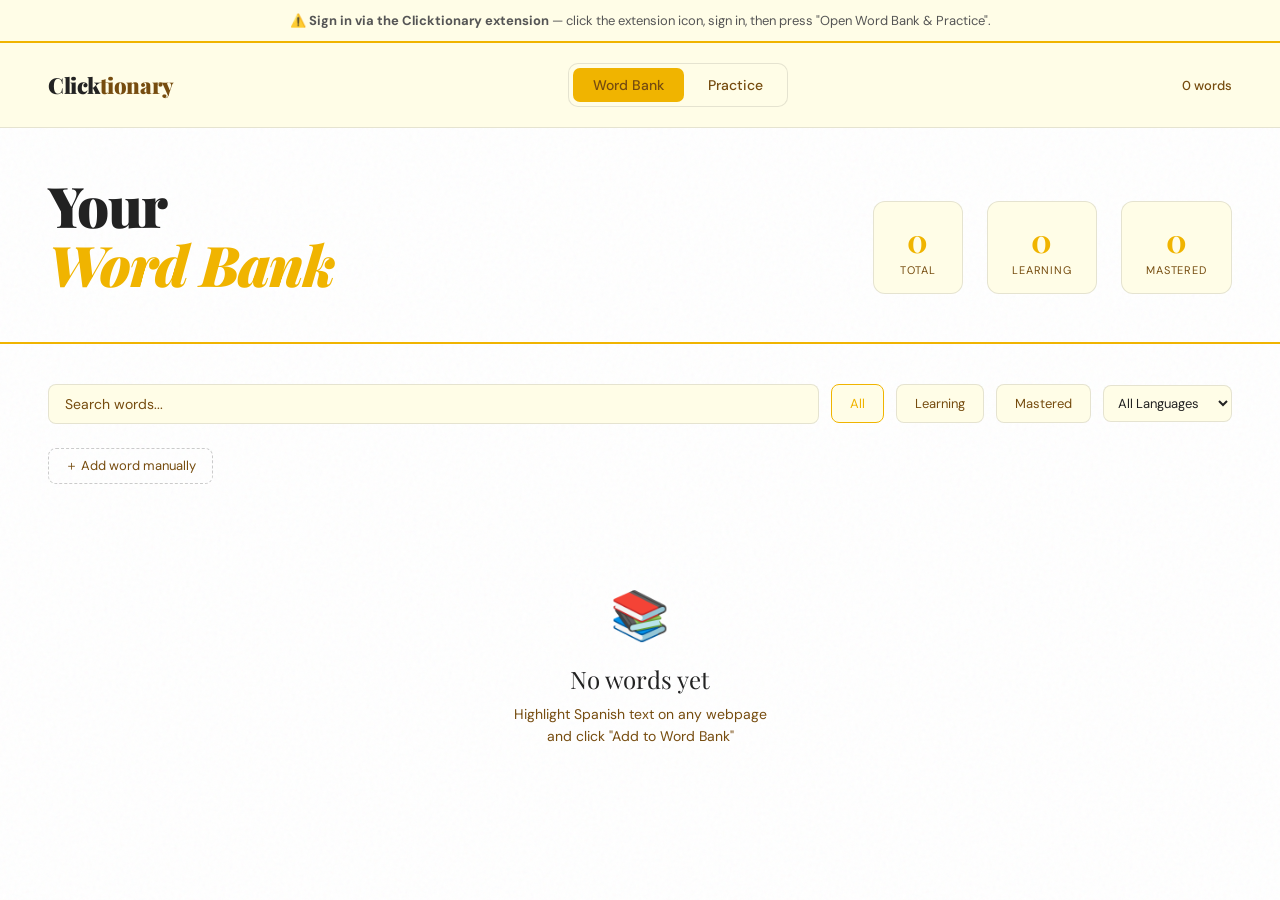
==== index.html @ e3048d25 "Add spacing around hero/main divider line Hero bottom padding 32px → 48px, main top padding 0 → 40px" ====
<!DOCTYPE html>
<html lang="en">
<head>
  <meta charset="UTF-8">
  <meta name="viewport" content="width=device-width, initial-scale=1.0">
  <title>Clicktionary — Word Bank</title>
  <link rel="icon" type="image/png" href="logo.png" />
  <link rel="preconnect" href="https://fonts.googleapis.com">
  <link href="https://fonts.googleapis.com/css2?family=Playfair+Display:ital,wght@0,400;0,700;0,900;1,400&family=DM+Sans:wght@300;400;500;600&display=swap" rel="stylesheet">
  <style>
    :root {
      --bg: #ffffff;
      --surface: #fffde7;
      --surface2: #fff9c4;
      --accent: #f0b400;
      --accent2: #ffe082;
      --text: #222222;
      --muted: #764c0f;
      --border: rgba(0,0,0,0.1);
      --green: #4caf50;
    }

    * { margin: 0; padding: 0; box-sizing: border-box; }

    body {
      background: #ffffff;
      color: #222222;
      font-family: 'DM Sans', sans-serif;
      min-height: 100vh;
    }

    /* ── Noise texture overlay ── */
    body::before {
      content: '';
      position: fixed;
      inset: 0;
      background-image: url("data:image/svg+xml,%3Csvg viewBox='0 0 256 256' xmlns='http://www.w3.org/2000/svg'%3E%3Cfilter id='noise'%3E%3CfeTurbulence type='fractalNoise' baseFrequency='0.9' numOctaves='4' stitchTiles='stitch'/%3E%3C/filter%3E%3Crect width='100%25' height='100%25' filter='url(%23noise)' opacity='0.04'/%3E%3C/svg%3E");
      pointer-events: none;
      z-index: 0;
    }

    /* ── Layout ── */
    .app { position: relative; z-index: 1; }

    /* ── Nav ── */
    nav {
      display: flex;
      align-items: center;
      justify-content: space-between;
      padding: 20px 48px;
      border-bottom: 1px solid rgba(0,0,0,0.1);
      background: #fffde7;
      backdrop-filter: blur(12px);
      position: sticky;
      top: 0;
      z-index: 100;
    }

    .nav-logo {
      font-family: 'Playfair Display', serif;
      font-size: 22px;
      font-weight: 900;
      color: #222222;
      letter-spacing: -0.02em;
    }

    .nav-logo span { color: #764c0f; }

    .nav-tabs {
      display: flex;
      gap: 4px;
      background: #fffde7;
      padding: 4px;
      border-radius: 10px;
      border: 1px solid rgba(0,0,0,0.1);
    }

    .nav-tab {
      padding: 8px 20px;
      border-radius: 7px;
      border: none;
      background: none;
      color: #764c0f;
      font-family: 'DM Sans', sans-serif;
      font-size: 14px;
      font-weight: 500;
      cursor: pointer;
      transition: all 0.2s;
    }

    .nav-tab.active {
      background: #f0b400;
      color: #764c0f;
    }

    .nav-tab:hover:not(.active) { color: #222222; }

    .nav-count {
      font-size: 13px;
      color: #764c0f;
      font-weight: 500;
    }

    /* ── Hero strip ── */
    .hero {
      padding: 48px 48px 48px;
      display: flex;
      align-items: flex-end;
      justify-content: space-between;
      gap: 24px;
    }

    .hero-title {
      font-family: 'Playfair Display', serif;
      font-size: clamp(36px, 5vw, 56px);
      font-weight: 900;
      line-height: 1.05;
      letter-spacing: -0.03em;
    }

    .hero-title em {
      color: #f0b400;
      font-style: italic;
    }

    .stats-row {
      display: flex;
      gap: 24px;
      flex-shrink: 0;
    }

    .stat-card {
      background: #fffde7;
      border: 1px solid rgba(0,0,0,0.1);
      border-radius: 12px;
      padding: 16px 24px;
      text-align: center;
      min-width: 90px;
    }

    .stat-card .num {
      font-family: 'Playfair Display', serif;
      font-size: 32px;
      font-weight: 700;
      color: #f0b400;
    }

    .stat-card .lbl {
      font-size: 11px;
      color: #764c0f;
      text-transform: uppercase;
      letter-spacing: 0.08em;
      margin-top: 2px;
    }

    /* ── Main content ── */
    main { padding: 40px 48px 64px; border-top: 2px solid #f0b400; }

    /* ── Views ── */
    .view { display: none; }
    .view.active { display: block; }

    /* ── Word Bank View ── */
    .toolbar {
      display: flex;
      gap: 12px;
      margin-bottom: 24px;
      align-items: center;
    }

    .search-box {
      flex: 1;
      background: #fffde7;
      border: 1px solid rgba(0,0,0,0.1);
      border-radius: 8px;
      padding: 10px 16px;
      color: #222222;
      font-family: 'DM Sans', sans-serif;
      font-size: 14px;
      outline: none;
      transition: border-color 0.2s;
    }

    .search-box:focus { border-color: #f0b400; }
    .search-box::placeholder { color: #764c0f; }

    .filter-btn {
      padding: 10px 18px;
      border-radius: 8px;
      border: 1px solid rgba(0,0,0,0.1);
      background: #fffde7;
      color: #764c0f;
      font-family: 'DM Sans', sans-serif;
      font-size: 13px;
      cursor: pointer;
      transition: all 0.15s;
    }

    .filter-btn.active { border-color: #f0b400; color: #f0b400; }
    .filter-btn:hover:not(.active) { color: #222222; }

    .word-grid {
      display: grid;
      grid-template-columns: repeat(auto-fill, minmax(260px, 1fr));
      gap: 16px;
    }

    .word-card {
      background: #fffde7;
      border: 1px solid rgba(0,0,0,0.1);
      border-radius: 14px;
      padding: 18px 20px;
      position: relative;
      transition: transform 0.15s, box-shadow 0.15s, border-color 0.15s;
      cursor: default;
    }

    .word-card:hover {
      transform: translateY(-2px);
      box-shadow: 0 8px 24px rgba(0,0,0,0.3);
      border-color: rgba(233,69,96,0.3);
    }

    .card-top {
      display: flex;
      justify-content: space-between;
      align-items: flex-start;
      margin-bottom: 8px;
    }

    .card-es {
      font-family: 'Playfair Display', serif;
      font-size: 20px;
      font-weight: 700;
      color: #222222;
      line-height: 1.2;
    }

    .card-delete {
      background: none;
      border: none;
      color: #764c0f;
      cursor: pointer;
      font-size: 14px;
      padding: 2px 4px;
      border-radius: 4px;
      opacity: 0;
      transition: opacity 0.15s, color 0.15s;
    }

    .word-card:hover .card-delete { opacity: 1; }
    .card-delete:hover { color: #f0b400; }

    .card-pos {
      font-size: 10px;
      text-transform: uppercase;
      letter-spacing: 0.08em;
      color: #f0b400;
      margin-bottom: 4px;
    }

    .card-en {
      font-size: 13px;
      color: #764c0f;
      line-height: 1.4;
    }

    .card-footer {
      display: flex;
      justify-content: space-between;
      align-items: center;
      margin-top: 14px;
      padding-top: 12px;
      border-top: 1px solid rgba(0,0,0,0.1);
    }

    .strength-dots {
      display: flex;
      gap: 4px;
    }

    .dot {
      width: 8px;
      height: 8px;
      border-radius: 50%;
      background: rgba(0,0,0,0.1);
      transition: background 0.2s;
    }

    .dot.filled { background: #4caf50; }
    .dot.partial { background: #ffe082; }

    .card-date {
      font-size: 10px;
      color: #764c0f;
    }

    /* ── Practice View ── */
    .practice-container {
      max-width: 640px;
      margin: 0 auto;
    }

    .practice-header {
      display: flex;
      justify-content: space-between;
      align-items: center;
      margin-bottom: 32px;
    }

    .practice-title {
      font-family: 'Playfair Display', serif;
      font-size: 24px;
      font-weight: 700;
    }

    .mode-selector {
      display: flex;
      gap: 4px;
      background: #fffde7;
      padding: 4px;
      border-radius: 8px;
      border: 1px solid rgba(0,0,0,0.1);
    }

    .mode-btn {
      padding: 6px 14px;
      border-radius: 5px;
      border: none;
      background: none;
      color: #764c0f;
      font-family: 'DM Sans', sans-serif;
      font-size: 12px;
      cursor: pointer;
      transition: all 0.15s;
    }

    .mode-btn.active { background: #fffde7; color: #764c0f; }

    /* Flashcard */
    .flashcard-scene {
      perspective: 1000px;
      margin-bottom: 24px;
    }

    .flashcard {
      width: 100%;
      min-height: 240px;
      position: relative;
      transform-style: preserve-3d;
      transition: transform 0.5s cubic-bezier(0.4, 0, 0.2, 1);
      cursor: pointer;
    }

    .flashcard.flipped { transform: rotateY(180deg); }

    .card-face {
      position: absolute;
      inset: 0;
      backface-visibility: hidden;
      background: #fffde7;
      border: 1px solid rgba(0,0,0,0.1);
      border-radius: 20px;
      display: flex;
      flex-direction: column;
      align-items: center;
      justify-content: center;
      padding: 32px;
      text-align: center;
      min-height: 240px;
    }

    .card-back { transform: rotateY(180deg); }

    .card-face .label {
      font-size: 10px;
      text-transform: uppercase;
      letter-spacing: 0.1em;
      color: #764c0f;
      margin-bottom: 16px;
    }

    .card-face .main-word {
      font-family: 'Playfair Display', serif;
      font-size: 40px;
      font-weight: 700;
      color: #222222;
      line-height: 1.1;
    }

    .card-face .hint {
      font-size: 12px;
      color: #764c0f;
      margin-top: 12px;
    }

    .card-back .main-word { color: #f0b400; }

    .card-controls {
      display: flex;
      justify-content: center;
      gap: 16px;
      margin-bottom: 32px;
    }

    .ctrl-btn {
      display: flex;
      flex-direction: column;
      align-items: center;
      gap: 6px;
      padding: 14px 28px;
      border-radius: 12px;
      border: 1px solid rgba(0,0,0,0.1);
      background: #fffde7;
      color: #222222;
      font-family: 'DM Sans', sans-serif;
      font-size: 13px;
      font-weight: 500;
      cursor: pointer;
      transition: all 0.15s;
    }

    .ctrl-btn .icon { font-size: 22px; }
    .ctrl-btn.wrong:hover { border-color: #f0b400; background: rgba(233,69,96,0.1); }
    .ctrl-btn.hard:hover { border-color: #ffe082; background: rgba(245,166,35,0.1); }
    .ctrl-btn.correct:hover { border-color: #4caf50; background: rgba(78,203,113,0.1); }

    .progress-bar-wrap {
      background: #fffde7;
      border-radius: 99px;
      height: 6px;
      overflow: hidden;
      margin-bottom: 12px;
    }

    .progress-bar-fill {
      height: 100%;
      background: linear-gradient(90deg, #f0b400, #f5c800);
      border-radius: 99px;
      transition: width 0.4s ease;
    }

    .progress-label {
      text-align: center;
      font-size: 12px;
      color: #764c0f;
      margin-bottom: 32px;
    }

    /* Multiple choice */
    .mc-question {
      font-family: 'Playfair Display', serif;
      font-size: 36px;
      font-weight: 700;
      text-align: center;
      margin-bottom: 32px;
      padding: 32px;
      background: #fffde7;
      border-radius: 20px;
      border: 1px solid rgba(0,0,0,0.1);
    }

    .mc-options {
      display: grid;
      grid-template-columns: 1fr 1fr;
      gap: 12px;
      margin-bottom: 24px;
    }

    .mc-opt {
      padding: 16px 20px;
      border-radius: 12px;
      border: 1px solid rgba(0,0,0,0.1);
      background: #fffde7;
      color: #222222;
      font-family: 'DM Sans', sans-serif;
      font-size: 14px;
      cursor: pointer;
      text-align: left;
      transition: all 0.15s;
      line-height: 1.3;
    }

    .mc-opt:hover:not(:disabled) { border-color: #f0b400; }
    .mc-opt.correct { border-color: #4caf50 !important; background: rgba(78,203,113,0.12) !important; color: #4caf50; }
    .mc-opt.wrong { border-color: #f0b400 !important; background: rgba(233,69,96,0.12) !important; color: #f0b400; }

    /* Empty states */
    .empty {
      text-align: center;
      padding: 80px 24px;
      color: #764c0f;
    }

    .empty-icon { font-size: 48px; margin-bottom: 16px; }
    .empty-title { font-family: 'Playfair Display', serif; font-size: 24px; color: #222222; margin-bottom: 8px; }
    .empty-sub { font-size: 14px; line-height: 1.6; }

    /* ── Add Word ── */
    .add-word-bar {
      margin-bottom: 20px;
    }

    .add-word-toggle-btn {
      background: none;
      border: 1px dashed rgba(0,0,0,0.2);
      border-radius: 8px;
      padding: 8px 16px;
      font-family: 'DM Sans', sans-serif;
      font-size: 13px;
      color: #764c0f;
      cursor: pointer;
      transition: all 0.15s;
    }
    .add-word-toggle-btn:hover { border-color: #764c0f; background: #fffde7; }

    .add-word-form-wrap {
      margin-top: 12px;
      background: #fffde7;
      border: 1px solid rgba(0,0,0,0.1);
      border-radius: 12px;
      padding: 16px;
      display: flex;
      gap: 12px;
      align-items: flex-end;
      flex-wrap: wrap;
    }

    .add-word-field {
      display: flex;
      flex-direction: column;
      gap: 4px;
      flex: 1;
      min-width: 160px;
    }

    .add-word-field label {
      font-size: 10px;
      text-transform: uppercase;
      letter-spacing: 0.08em;
      color: #764c0f;
      font-family: 'DM Sans', sans-serif;
    }

    .add-word-input {
      background: #ffffff;
      border: 1px solid rgba(0,0,0,0.1);
      border-radius: 8px;
      padding: 9px 12px;
      color: #222222;
      font-family: 'DM Sans', sans-serif;
      font-size: 14px;
      outline: none;
      transition: border-color 0.15s;
      width: 100%;
    }
    .add-word-input:focus { border-color: #f0b400; }
    .add-word-input::placeholder { color: #764c0f; opacity: 0.5; }

    .add-word-actions {
      display: flex;
      gap: 8px;
      align-items: center;
      flex-wrap: wrap;
    }

    .add-word-save-btn {
      background: #f0b400;
      color: #764c0f;
      border: none;
      border-radius: 8px;
      padding: 9px 20px;
      font-family: 'DM Sans', sans-serif;
      font-size: 13px;
      font-weight: 600;
      cursor: pointer;
      transition: background 0.15s;
      white-space: nowrap;
    }
    .add-word-save-btn:hover { background: #d4a000; }

    .add-word-msg {
      font-size: 12px;
      font-family: 'DM Sans', sans-serif;
      margin-top: 8px;
    }
    .add-word-msg.success { color: #4caf50; }
    .add-word-msg.error { color: #e53935; }

    /* ── Responsive ── */
    @media (max-width: 700px) {
      nav { padding: 16px 20px; }
      .hero { padding: 24px 20px 20px; flex-direction: column; align-items: flex-start; }
      main { padding: 0 20px 48px; }
      .stats-row { width: 100%; justify-content: space-between; }
    }
  </style>
</head>
<body>
<div class="app">
  <div id="directVisitBanner" style="display:none; background:#fffde7; border-bottom:2px solid #f0b400; padding:12px 48px; font-family:'DM Sans',sans-serif; font-size:13px; color:#555; text-align:center;">
    ⚠️ <strong>Sign in via the Clicktionary extension</strong> — click the extension icon, sign in, then press "Open Word Bank & Practice".
  </div>
  <nav>
    <div class="nav-logo">Click<span>tionary</span></div>
    <div class="nav-tabs">
      <button class="nav-tab active" data-view="bank">Word Bank</button>
      <button class="nav-tab" data-view="practice">Practice</button>
    </div>
    <div class="nav-count" id="navCount">0 words</div>
  </nav>

  <div class="hero">
    <div class="hero-title">Your<br><em>Word Bank</em></div>
    <div class="stats-row">
      <div class="stat-card">
        <div class="num" id="statTotal">0</div>
        <div class="lbl">Total</div>
      </div>
      <div class="stat-card">
        <div class="num" id="statLearning">0</div>
        <div class="lbl">Learning</div>
      </div>
      <div class="stat-card">
        <div class="num" id="statMastered">0</div>
        <div class="lbl">Mastered</div>
      </div>
    </div>
  </div>

  <main>
    <!-- Word Bank View -->
    <div class="view active" id="view-bank">
      <div class="toolbar">
        <input class="search-box" id="searchBox" placeholder="Search words..." />
        <button class="filter-btn active" data-filter="all">All</button>
        <button class="filter-btn" data-filter="learning">Learning</button>
        <button class="filter-btn" data-filter="mastered">Mastered</button>
        <select id="langFilter" style="padding:8px 10px;border-radius:8px;border:1px solid rgba(0,0,0,0.1);background:#fffde7;font-family:'DM Sans',sans-serif;font-size:13px;color:#222;cursor:pointer;outline:none">
          <option value="all">All Languages</option>
          <option value="es">🇪🇸 Spanish</option>
          <option value="fr">🇫🇷 French</option>
          <option value="de">🇩🇪 German</option>
          <option value="it">🇮🇹 Italian</option>
          <option value="pt">🇵🇹 Portuguese</option>
          <option value="ru">🇷🇺 Russian</option>
          <option value="zh">🇨🇳 Chinese</option>
          <option value="ja">🇯🇵 Japanese</option>
          <option value="ko">🇰🇷 Korean</option>
          <option value="ar">🇸🇦 Arabic</option>
        </select>
      </div>
      <div class="add-word-bar">
        <button class="add-word-toggle-btn" id="addWordToggle">＋ Add word manually</button>
        <div id="addWordFormWrap" style="display:none">
          <div class="add-word-form-wrap">
            <div class="add-word-field">
              <label>Word / phrase</label>
              <input class="add-word-input" id="addTargetInput" placeholder="e.g. vainilla" />
            </div>
            <div class="add-word-field">
              <label>English</label>
              <input class="add-word-input" id="addEnglishInput" placeholder="e.g. vanilla" />
            </div>
            <div class="add-word-actions">
              <button class="add-word-save-btn" id="addWordSaveBtn">Add to Word Bank</button>
            </div>
          </div>
          <div class="add-word-msg" id="addWordMsg"></div>
        </div>
      </div>
      <div class="word-grid" id="wordGrid"></div>
    </div>

    <!-- Practice View -->
    <div class="view" id="view-practice">
      <div class="practice-container">
        <div class="practice-header">
          <div class="practice-title">Practice</div>
          <div class="mode-selector">
            <button class="mode-btn active" data-mode="flashcard">Flashcards</button>
            <button class="mode-btn" data-mode="mc">Multiple Choice</button>
          </div>
        </div>
        <div id="practiceArea"></div>
      </div>
    </div>
  </main>
</div>

<script>
// ── Data Layer ───────────────────────────────────────────────────────────────
// Reads auth token from URL hash, fetches words from Supabase

const SUPABASE_URL = 'https://incvqtbkfntzdvbingqv.supabase.co';

const LANGUAGES = {
  es: { name: 'Spanish',    flag: '🇪🇸' },
  fr: { name: 'French',     flag: '🇫🇷' },
  de: { name: 'German',     flag: '🇩🇪' },
  it: { name: 'Italian',    flag: '🇮🇹' },
  pt: { name: 'Portuguese', flag: '🇵🇹' },
  ru: { name: 'Russian',    flag: '🇷🇺' },
  zh: { name: 'Chinese',    flag: '🇨🇳' },
  ja: { name: 'Japanese',   flag: '🇯🇵' },
  ko: { name: 'Korean',     flag: '🇰🇷' },
  ar: { name: 'Arabic',     flag: '🇸🇦' },
};
const SUPABASE_ANON_KEY = 'eyJhbGciOiJIUzI1NiIsInR5cCI6IkpXVCJ9.eyJpc3MiOiJzdXBhYmFzZSIsInJlZiI6ImluY3ZxdGJrZm50emR2YmluZ3F2Iiwicm9sZSI6ImFub24iLCJpYXQiOjE3NzQzMTc3NzAsImV4cCI6MjA4OTg5Mzc3MH0.QCIoHwvt41QcLJ3ilSezTntNGzXyFFpHQf-7kz6mKzU';

let authToken = null;

function getTokenFromHash() {
  try {
    const hash = window.location.hash;
    const tokenMatch = hash.match(/token=([^&]+)/);
    if (tokenMatch) return decodeURIComponent(tokenMatch[1]);
  } catch (e) {}
  return null;
}

function supabaseHeaders() {
  return {
    'Content-Type': 'application/json',
    'apikey': SUPABASE_ANON_KEY,
    'Authorization': `Bearer ${authToken}`
  };
}

const Store = {
  async getWords() {
    if (!authToken) return [];
    try {
      const res = await fetch(`${SUPABASE_URL}/rest/v1/words?select=*&order=added_at.desc`, {
        headers: supabaseHeaders()
      });
      if (!res.ok) return [];
      const data = await res.json();
      return data.map(row => ({
        id: row.id,
        spanish: row.spanish,
        english: row.english,
        pos: row.pos,
        strength: row.strength,
        addedAt: row.added_at
      }));
    } catch (e) {
      console.error('Clicktionary: failed to fetch words', e);
      return [];
    }
  },
  async deleteWord(id) {
    if (!authToken) return;
    await fetch(`${SUPABASE_URL}/rest/v1/words?id=eq.${id}`, {
      method: 'DELETE',
      headers: supabaseHeaders()
    });
    allWords = allWords.filter(w => w.id !== id);
  },
  async updateWord(id, updates) {
    if (!authToken) return;
    const body = {};
    if (updates.strength !== undefined) body.strength = updates.strength;
    await fetch(`${SUPABASE_URL}/rest/v1/words?id=eq.${id}`, {
      method: 'PATCH',
      headers: supabaseHeaders(),
      body: JSON.stringify(body)
    });
    const i = allWords.findIndex(w => w.id === id);
    if (i > -1) allWords[i] = { ...allWords[i], ...updates };
  }
};

// ── State ────────────────────────────────────────────────────────────────────
let allWords = [];
let currentFilter = 'all';
let currentLangFilter = 'all';
let searchQuery = '';
let practiceMode = 'flashcard';
let practiceQueue = [];
let practiceIndex = 0;
let isFlipped = false;

async function init() {
  // 1. Try URL hash (passed by popup's "Open Word Bank" button)
  authToken = getTokenFromHash();
  if (authToken) {
    history.replaceState(null, '', window.location.pathname);
  }

  // 2. If no URL token, ask the bridge content script for the stored session
  if (!authToken) {
    authToken = await new Promise((resolve) => {
      const timeout = setTimeout(() => resolve(null), 400);
      window.addEventListener('message', function handler(e) {
        const t = e.data?.type;
        if (t === 'CLICKTIONARY_BRIDGE_READY' || t === 'CLICKTIONARY_SESSION_RESPONSE') {
          clearTimeout(timeout);
          window.removeEventListener('message', handler);
          resolve(e.data?.session?.access_token || null);
        }
      });
      window.postMessage({ type: 'CLICKTIONARY_GET_SESSION' }, '*');
    });
  }

  if (!authToken) {
    document.getElementById('directVisitBanner').style.display = 'block';
    renderStats();
    renderWordGrid();
    return;
  }

  allWords = await Store.getWords();
  renderStats();
  renderWordGrid();
}

// ── Stats ────────────────────────────────────────────────────────────────────
function renderStats() {
  const total = allWords.length;
  const mastered = allWords.filter(w => w.strength >= 4).length;
  const learning = total - mastered;
  document.getElementById('statTotal').textContent = total;
  document.getElementById('statLearning').textContent = learning;
  document.getElementById('statMastered').textContent = mastered;
  document.getElementById('navCount').textContent = `${total} word${total !== 1 ? 's' : ''}`;
}

// ── Word Bank ────────────────────────────────────────────────────────────────
function filteredWords() {
  let words = allWords;
  if (currentFilter === 'learning') words = words.filter(w => w.strength < 4);
  if (currentFilter === 'mastered') words = words.filter(w => w.strength >= 4);
  if (currentLangFilter !== 'all') words = words.filter(w => (w.language || 'es') === currentLangFilter);
  if (searchQuery) {
    const q = searchQuery.toLowerCase();
    words = words.filter(w => w.spanish.toLowerCase().includes(q) || (w.english || '').toLowerCase().includes(q));
  }
  return words;
}

function renderWordGrid() {
  const grid = document.getElementById('wordGrid');
  const words = filteredWords();
  if (words.length === 0) {
    grid.innerHTML = `<div class="empty" style="grid-column:1/-1">
      <div class="empty-icon">📚</div>
      <div class="empty-title">No words yet</div>
      <div class="empty-sub">Highlight Spanish text on any webpage<br>and click "Add to Word Bank"</div>
    </div>`;
    return;
  }

  grid.innerHTML = words.map(w => {
    const date = new Date(w.addedAt).toLocaleDateString('en-US', { month: 'short', day: 'numeric' });
    const strength = w.strength || 0;
    const dots = Array.from({ length: 5 }, (_, i) =>
      `<div class="dot ${i < strength ? (strength >= 4 ? 'filled' : 'partial') : ''}"></div>`
    ).join('');
    return `
      <div class="word-card" data-id="${w.id}">
        <div class="card-top">
          <div class="card-es">${w.spanish}</div>
          <button class="card-delete" data-id="${w.id}" title="Remove">✕</button>
        </div>
        <div style="display:flex;align-items:center;gap:6px;margin-bottom:4px">
          ${w.pos ? `<div class="card-pos">${w.pos}</div>` : ''}
          ${w.language && LANGUAGES[w.language] ? `<div style="font-size:10px;color:#764c0f;font-family:Arial,sans-serif">${LANGUAGES[w.language].flag} ${LANGUAGES[w.language].name}</div>` : ''}
        </div>
        <div class="card-en">${w.english || '—'}</div>
        <div class="card-footer">
          <div class="strength-dots">${dots}</div>
          <div class="card-date">${date}</div>
        </div>
      </div>`;
  }).join('');

  grid.querySelectorAll('.card-delete').forEach(btn => {
    btn.addEventListener('click', async (e) => {
      e.stopPropagation();
      const id = Number(btn.dataset.id);
      await Store.deleteWord(id);
      allWords = allWords.filter(w => w.id !== id);
      renderStats();
      renderWordGrid();
    });
  });
}

// ── Practice ─────────────────────────────────────────────────────────────────
function startPractice() {
  practiceQueue = [...allWords].sort(() => Math.random() - 0.5);
  practiceIndex = 0;
  isFlipped = false;
  renderPractice();
}

function renderPractice() {
  const area = document.getElementById('practiceArea');
  if (practiceQueue.length < 2) {
    area.innerHTML = `<div class="empty">
      <div class="empty-icon">🎯</div>
      <div class="empty-title">Not enough words</div>
      <div class="empty-sub">Add at least 4 words to your word bank<br>to start practicing</div>
    </div>`;
    return;
  }

  if (practiceIndex >= practiceQueue.length) {
    area.innerHTML = `<div class="empty">
      <div class="empty-icon">🎉</div>
      <div class="empty-title">Round complete!</div>
      <div class="empty-sub">You reviewed all ${practiceQueue.length} words.</div>
      <button onclick="startPractice()" style="margin-top:20px;padding:12px 32px;background:#f0b400;color:#764c0f;border:none;border-radius:10px;font-family:'DM Sans',sans-serif;font-size:14px;font-weight:600;cursor:pointer;transition:background .15s" onmouseover="this.style.background='#d4a000'" onmouseout="this.style.background='#f0b400'">Practice Again</button>
    </div>`;
    return;
  }

  const pct = Math.round((practiceIndex / practiceQueue.length) * 100);

  if (practiceMode === 'flashcard') renderFlashcard(area, pct);
  else renderMultipleChoice(area, pct);
}

function renderFlashcard(area, pct) {
  const word = practiceQueue[practiceIndex];
  area.innerHTML = `
    <div class="progress-bar-wrap"><div class="progress-bar-fill" style="width:${pct}%"></div></div>
    <div class="progress-label">${practiceIndex} / ${practiceQueue.length}</div>
    <div class="flashcard-scene">
      <div class="flashcard" id="theCard">
        <div class="card-face card-front">
          <div class="label">${LANGUAGES[word.language]?.flag || ''} ${LANGUAGES[word.language]?.name || 'Word'}</div>
          <div class="main-word">${word.spanish}</div>
          <div class="hint">Click to reveal</div>
        </div>
        <div class="card-face card-back">
          <div class="label">English</div>
          <div class="main-word">${word.english || '?'}</div>
          ${word.pos ? `<div class="hint">${word.pos}</div>` : ''}
        </div>
      </div>
    </div>
    <div class="card-controls" id="cardControls" style="display:none">
      <button class="ctrl-btn wrong" data-result="0"><span class="icon">😕</span>Missed</button>
      <button class="ctrl-btn hard" data-result="1"><span class="icon">🤔</span>Hard</button>
      <button class="ctrl-btn correct" data-result="2"><span class="icon">✓</span>Got it!</button>
    </div>
  `;

  document.getElementById('theCard').addEventListener('click', () => {
    document.getElementById('theCard').classList.toggle('flipped');
    document.getElementById('cardControls').style.display = 'flex';
  });

  document.querySelectorAll('.ctrl-btn').forEach(btn => {
    btn.addEventListener('click', async () => {
      const result = Number(btn.dataset.result);
      const newStrength = Math.max(0, Math.min(5, (word.strength || 0) + result - 0.5));
      await Store.updateWord(word.id, { strength: Math.round(newStrength) });
      allWords = await Store.getWords();
      practiceIndex++;
      renderPractice();
    });
  });
}

function renderMultipleChoice(area, pct) {
  const word = practiceQueue[practiceIndex];
  // Pick 3 random wrong answers
  const others = allWords.filter(w => w.id !== word.id && w.english).sort(() => Math.random() - 0.5).slice(0, 3);
  if (others.length < 3) { renderFlashcard(area, pct); return; }

  const options = [...others.map(w => ({ text: w.english, correct: false })), { text: word.english, correct: true }]
    .sort(() => Math.random() - 0.5);

  area.innerHTML = `
    <div class="progress-bar-wrap"><div class="progress-bar-fill" style="width:${pct}%"></div></div>
    <div class="progress-label">${practiceIndex} / ${practiceQueue.length}</div>
    <div class="mc-question">${word.spanish}</div>
    <div class="mc-options">
      ${options.map((o, i) => `<button class="mc-opt" data-correct="${o.correct}" data-idx="${i}">${o.text}</button>`).join('')}
    </div>
  `;

  document.querySelectorAll('.mc-opt').forEach(btn => {
    btn.addEventListener('click', async () => {
      const correct = btn.dataset.correct === 'true';
      document.querySelectorAll('.mc-opt').forEach(b => {
        b.disabled = true;
        if (b.dataset.correct === 'true') b.classList.add('correct');
        else if (b === btn && !correct) b.classList.add('wrong');
      });
      const delta = correct ? 1 : -1;
      const newStrength = Math.max(0, Math.min(5, (word.strength || 0) + delta));
      await Store.updateWord(word.id, { strength: newStrength });
      allWords = await Store.getWords();
      setTimeout(() => { practiceIndex++; renderPractice(); }, 900);
    });
  });
}

// ── Navigation ───────────────────────────────────────────────────────────────
document.querySelectorAll('.nav-tab').forEach(tab => {
  tab.addEventListener('click', () => {
    document.querySelectorAll('.nav-tab').forEach(t => t.classList.remove('active'));
    tab.classList.add('active');
    document.querySelectorAll('.view').forEach(v => v.classList.remove('active'));
    document.getElementById(`view-${tab.dataset.view}`).classList.add('active');
    if (tab.dataset.view === 'practice') startPractice();
  });
});

document.querySelectorAll('.filter-btn').forEach(btn => {
  btn.addEventListener('click', () => {
    document.querySelectorAll('.filter-btn').forEach(b => b.classList.remove('active'));
    btn.classList.add('active');
    currentFilter = btn.dataset.filter;
    renderWordGrid();
  });
});

document.getElementById('searchBox').addEventListener('input', e => {
  searchQuery = e.target.value;
  renderWordGrid();
});

document.getElementById('langFilter').addEventListener('change', e => {
  currentLangFilter = e.target.value;
  renderWordGrid();
});

document.querySelectorAll('.mode-btn').forEach(btn => {
  btn.addEventListener('click', () => {
    document.querySelectorAll('.mode-btn').forEach(b => b.classList.remove('active'));
    btn.classList.add('active');
    practiceMode = btn.dataset.mode;
    startPractice();
  });
});

// ── Add Word Manually ─────────────────────────────────────────────────────────
document.getElementById('addWordToggle').addEventListener('click', () => {
  const wrap = document.getElementById('addWordFormWrap');
  const open = wrap.style.display === 'none';
  wrap.style.display = open ? 'block' : 'none';
  document.getElementById('addWordToggle').textContent = open ? '✕ Cancel' : '＋ Add word manually';
  if (open) document.getElementById('addTargetInput').focus();
});

async function translateText(text, from, to) {
  const encoded = encodeURIComponent(text.trim());
  const instances = ['https://lingva.ml', 'https://translate.plausibility.cloud'];
  const result = await Promise.any(
    instances.map(base =>
      fetch(`${base}/api/v1/${from}/${to}/${encoded}`, { signal: AbortSignal.timeout(2000) })
        .then(r => r.ok ? r.json() : Promise.reject())
        .then(d => {
          if (!d?.translation || d.translation.toLowerCase() === text.toLowerCase()) return Promise.reject();
          return d.translation;
        })
    )
  ).catch(() => null);
  if (result) return result;
  // MyMemory fallback
  try {
    const r = await fetch(`https://api.mymemory.translated.net/get?q=${encoded}&langpair=${from}|${to}`, { signal: AbortSignal.timeout(2000) });
    const d = await r.json();
    const t = d?.responseData?.translatedText;
    if (t && t.toLowerCase() !== text.trim().toLowerCase()) return t;
  } catch (_) {}
  return null;
}

document.getElementById('addWordSaveBtn').addEventListener('click', async () => {
  const targetInput = document.getElementById('addTargetInput');
  const englishInput = document.getElementById('addEnglishInput');
  const msg = document.getElementById('addWordMsg');
  const target = targetInput.value.trim();
  const english = englishInput.value.trim();

  if (!target && !english) { msg.className = 'add-word-msg error'; msg.textContent = 'Enter a word or translation.'; return; }

  const btn = document.getElementById('addWordSaveBtn');
  btn.disabled = true;
  btn.textContent = 'Saving…';
  msg.textContent = '';

  let finalTarget = target;
  let finalEnglish = english;

  // Auto-translate missing field using the currently selected language
  const langCode = document.getElementById('langFilter').value === 'all' ? 'es' : document.getElementById('langFilter').value;
  if (finalTarget && !finalEnglish) {
    finalEnglish = await translateText(finalTarget, langCode, 'en') || '';
  } else if (!finalTarget && finalEnglish) {
    finalTarget = await translateText(finalEnglish, 'en', langCode) || finalEnglish;
  }

  if (!authToken) { msg.className = 'add-word-msg error'; msg.textContent = 'Sign in via the extension first.'; btn.disabled = false; btn.textContent = 'Add to Word Bank'; return; }

  try {
    const res = await fetch(`${SUPABASE_URL}/rest/v1/words`, {
      method: 'POST',
      headers: { ...supabaseHeaders(), 'Prefer': 'return=minimal' },
      body: JSON.stringify({ spanish: finalTarget.toLowerCase(), english: finalEnglish, pos: '', strength: 0, language: langCode, added_at: new Date().toISOString() })
    });
    if (res.ok || res.status === 201) {
      msg.className = 'add-word-msg success'; msg.textContent = '✓ Saved!';
      targetInput.value = ''; englishInput.value = '';
      allWords = await Store.getWords();
      renderStats(); renderWordGrid();
      setTimeout(() => { msg.textContent = ''; }, 2000);
    } else {
      msg.className = 'add-word-msg error'; msg.textContent = 'Failed to save. Try again.';
    }
  } catch (e) {
    msg.className = 'add-word-msg error'; msg.textContent = 'Network error.';
  }
  btn.disabled = false; btn.textContent = 'Add to Word Bank';
});

init();
</script>
</body>
</html>
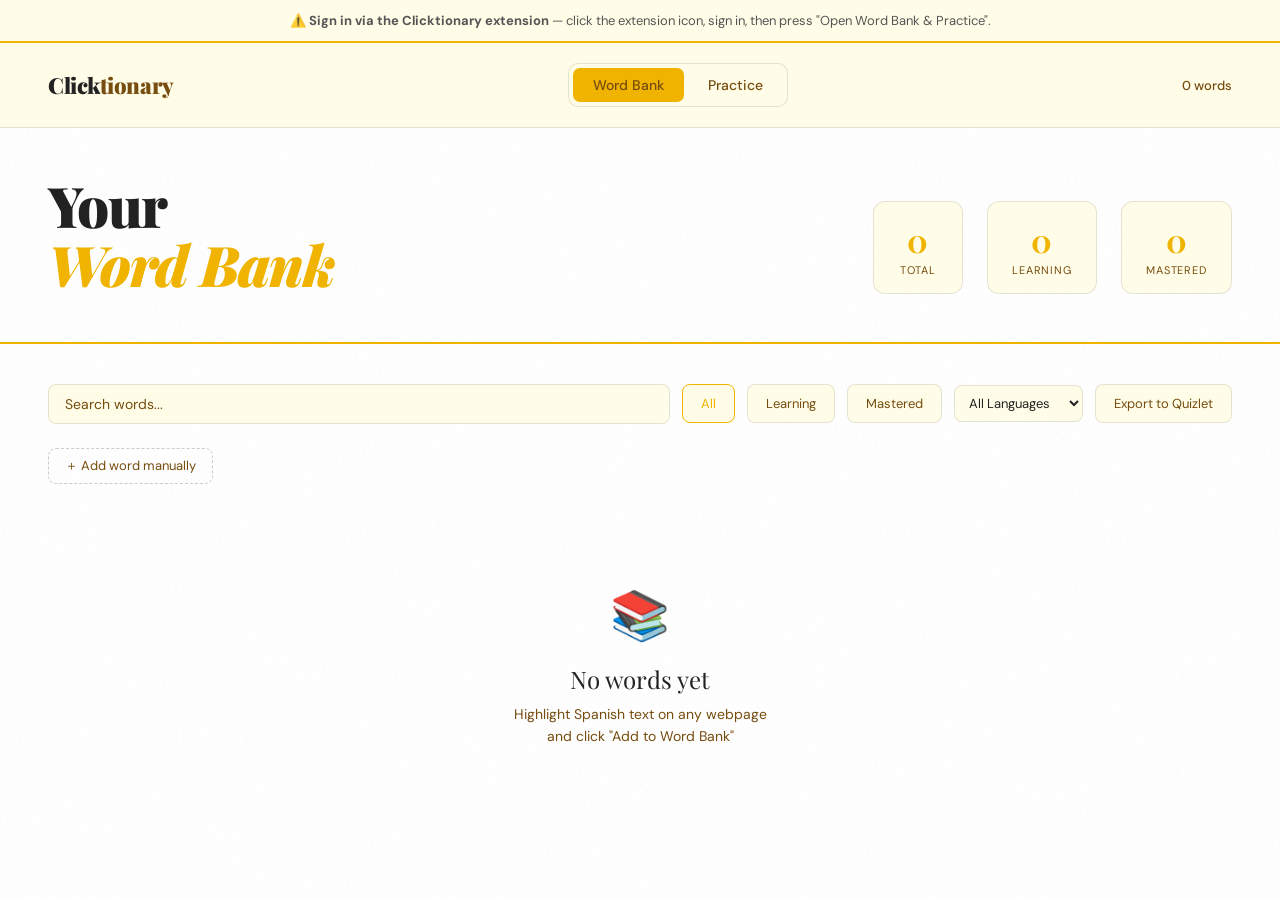
==== commit 50fc0e91: "Add Export to Quizlet button to word bank Copies visible (filtered) words as tab-separated text to t" ====
--- a/index.html
+++ b/index.html
@@ -198,6 +198,22 @@
 
     .filter-btn.active { border-color: #f0b400; color: #f0b400; }
     .filter-btn:hover:not(.active) { color: #222222; }
+
+    .export-btn {
+      padding: 10px 18px;
+      border-radius: 8px;
+      border: 1px solid rgba(0,0,0,0.1);
+      background: #fffde7;
+      color: #764c0f;
+      font-family: 'DM Sans', sans-serif;
+      font-size: 13px;
+      cursor: pointer;
+      transition: all 0.15s;
+      margin-left: auto;
+      white-space: nowrap;
+    }
+    .export-btn:hover { border-color: #f0b400; color: #f0b400; }
+    .export-btn:disabled { opacity: 0.5; cursor: default; }
 
     .word-grid {
       display: grid;
@@ -649,6 +665,7 @@
           <option value="ko">🇰🇷 Korean</option>
           <option value="ar">🇸🇦 Arabic</option>
         </select>
+        <button class="export-btn" id="exportQuizletBtn" title="Export visible words to Quizlet">Export to Quizlet</button>
       </div>
       <div class="add-word-bar">
         <button class="add-word-toggle-btn" id="addWordToggle">＋ Add word manually</button>
@@ -1121,6 +1138,27 @@
   btn.disabled = false; btn.textContent = 'Add to Word Bank';
 });
 
+// ── Export to Quizlet ─────────────────────────────────────────────────────────
+document.getElementById('exportQuizletBtn').addEventListener('click', async () => {
+  const words = filteredWords();
+  if (!words.length) return;
+
+  // Quizlet import format: term[tab]definition, one pair per line
+  const tsv = words.map(w => `${w.spanish}\t${w.english || ''}`).join('\n');
+
+  const btn = document.getElementById('exportQuizletBtn');
+  try {
+    await navigator.clipboard.writeText(tsv);
+    btn.textContent = '✓ Copied! Paste into Quizlet';
+    btn.disabled = true;
+    window.open('https://quizlet.com/create-set', '_blank');
+    setTimeout(() => { btn.textContent = 'Export to Quizlet'; btn.disabled = false; }, 3000);
+  } catch (_) {
+    btn.textContent = 'Copy failed — try again';
+    setTimeout(() => { btn.textContent = 'Export to Quizlet'; }, 2000);
+  }
+});
+
 init();
 </script>
 </body>
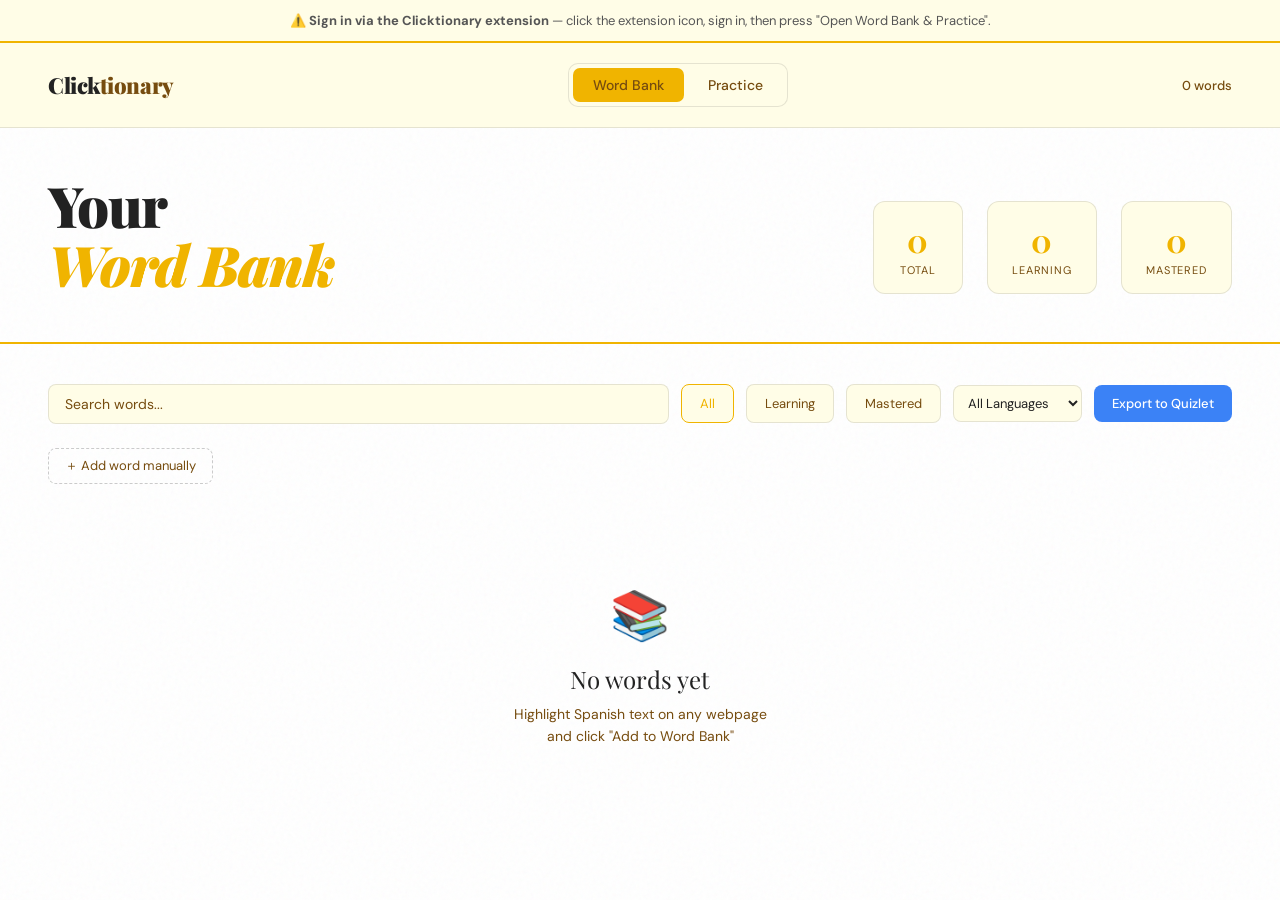
==== commit fa71b8d7: "Style Export to Quizlet button blue, turn green with copied confirmation Co-Authored-By: Claude Sonn" ====
--- a/index.html
+++ b/index.html
@@ -202,18 +202,20 @@
     .export-btn {
       padding: 10px 18px;
       border-radius: 8px;
-      border: 1px solid rgba(0,0,0,0.1);
-      background: #fffde7;
-      color: #764c0f;
+      border: none;
+      background: #3b82f6;
+      color: #ffffff;
       font-family: 'DM Sans', sans-serif;
       font-size: 13px;
+      font-weight: 500;
       cursor: pointer;
       transition: all 0.15s;
       margin-left: auto;
       white-space: nowrap;
     }
-    .export-btn:hover { border-color: #f0b400; color: #f0b400; }
-    .export-btn:disabled { opacity: 0.5; cursor: default; }
+    .export-btn:hover { background: #2563eb; }
+    .export-btn.copied { background: #16a34a; cursor: default; }
+    .export-btn:disabled { opacity: 0.7; cursor: default; }
 
     .word-grid {
       display: grid;
@@ -1149,10 +1151,11 @@
   const btn = document.getElementById('exportQuizletBtn');
   try {
     await navigator.clipboard.writeText(tsv);
-    btn.textContent = '✓ Copied! Paste into Quizlet';
+    btn.textContent = '✓ Copied to clipboard!';
+    btn.classList.add('copied');
     btn.disabled = true;
     window.open('https://quizlet.com/create-set', '_blank');
-    setTimeout(() => { btn.textContent = 'Export to Quizlet'; btn.disabled = false; }, 3000);
+    setTimeout(() => { btn.textContent = 'Export to Quizlet'; btn.classList.remove('copied'); btn.disabled = false; }, 3000);
   } catch (_) {
     btn.textContent = 'Copy failed — try again';
     setTimeout(() => { btn.textContent = 'Export to Quizlet'; }, 2000);
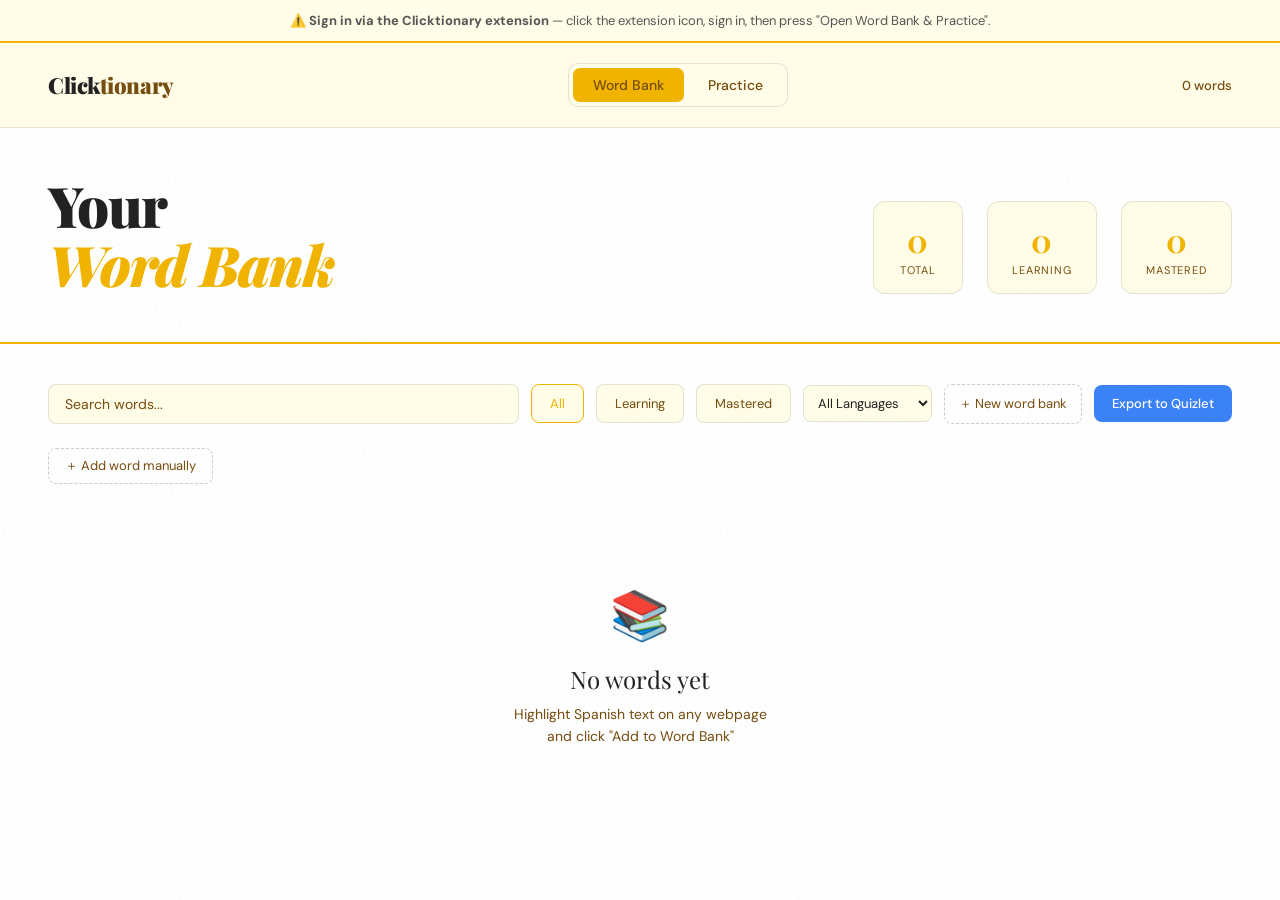
==== commit a420fe0b: "Add custom word bank creation to popup and website Popup: - Move "＋ New custom wordbank" button outs" ====
--- a/index.html
+++ b/index.html
@@ -217,6 +217,57 @@
     .export-btn.copied { background: #16a34a; cursor: default; }
     .export-btn:disabled { opacity: 0.7; cursor: default; }
 
+    .new-bank-btn {
+      padding: 10px 14px;
+      border-radius: 8px;
+      border: 1px dashed rgba(0,0,0,0.2);
+      background: transparent;
+      color: #764c0f;
+      font-family: 'DM Sans', sans-serif;
+      font-size: 13px;
+      cursor: pointer;
+      transition: all 0.15s;
+      white-space: nowrap;
+    }
+    .new-bank-btn:hover { border-color: #f0b400; background: #fffde7; }
+
+    .new-bank-form {
+      display: none;
+      align-items: center;
+      gap: 8px;
+      margin-top: 10px;
+      padding: 12px 16px;
+      background: #fffde7;
+      border: 1px solid #f0d9a0;
+      border-radius: 10px;
+    }
+    .new-bank-form input {
+      flex: 1;
+      padding: 8px 12px;
+      border-radius: 6px;
+      border: 1px solid #f0d9a0;
+      font-family: 'DM Sans', sans-serif;
+      font-size: 13px;
+      outline: none;
+      background: #fff;
+    }
+    .new-bank-form input:focus { border-color: #f0b400; }
+    .new-bank-form button {
+      padding: 8px 16px;
+      border-radius: 6px;
+      border: none;
+      background: #f0b400;
+      color: #764c0f;
+      font-family: 'DM Sans', sans-serif;
+      font-size: 13px;
+      font-weight: 600;
+      cursor: pointer;
+      white-space: nowrap;
+    }
+    .new-bank-form button:hover { background: #d4a000; }
+    .new-bank-form .cancel-bank { background: transparent; color: #aaa; border: 1px solid #ddd; }
+    .new-bank-form .cancel-bank:hover { background: #f5f5f5; }
+
     .word-grid {
       display: grid;
       grid-template-columns: repeat(auto-fill, minmax(260px, 1fr));
@@ -266,8 +317,63 @@
       transition: opacity 0.15s, color 0.15s;
     }
 
-    .word-card:hover .card-delete { opacity: 1; }
+    .card-edit {
+      background: none;
+      border: none;
+      color: #764c0f;
+      cursor: pointer;
+      font-size: 12px;
+      padding: 2px 4px;
+      border-radius: 4px;
+      opacity: 0;
+      transition: opacity 0.15s, color 0.15s;
+    }
+    .word-card:hover .card-delete,
+    .word-card:hover .card-edit { opacity: 1; }
     .card-delete:hover { color: #f0b400; }
+    .card-edit:hover { color: #f0b400; }
+
+    .card-edit-form {
+      margin-top: 10px;
+      display: flex;
+      flex-direction: column;
+      gap: 6px;
+    }
+    .card-edit-input {
+      width: 100%;
+      padding: 6px 10px;
+      border: 1px solid rgba(0,0,0,0.15);
+      border-radius: 6px;
+      font-family: 'DM Sans', sans-serif;
+      font-size: 13px;
+      background: #fff;
+      color: #222;
+      outline: none;
+    }
+    .card-edit-input:focus { border-color: #f0b400; }
+    .card-edit-actions { display: flex; gap: 6px; }
+    .card-edit-save {
+      flex: 1;
+      background: #f0b400;
+      color: #764c0f;
+      border: none;
+      border-radius: 6px;
+      padding: 6px;
+      font-family: 'DM Sans', sans-serif;
+      font-size: 12px;
+      font-weight: 600;
+      cursor: pointer;
+    }
+    .card-edit-cancel {
+      background: none;
+      border: 1px solid rgba(0,0,0,0.15);
+      border-radius: 6px;
+      padding: 6px 10px;
+      font-family: 'DM Sans', sans-serif;
+      font-size: 12px;
+      color: #764c0f;
+      cursor: pointer;
+    }
 
     .card-pos {
       font-size: 10px;
@@ -667,7 +773,13 @@
           <option value="ko">🇰🇷 Korean</option>
           <option value="ar">🇸🇦 Arabic</option>
         </select>
+        <button class="new-bank-btn" id="newBankBtn">＋ New word bank</button>
         <button class="export-btn" id="exportQuizletBtn" title="Export visible words to Quizlet">Export to Quizlet</button>
+      </div>
+      <div class="new-bank-form" id="newBankForm">
+        <input id="newBankInput" placeholder='Name, e.g. "Travel Italian"' />
+        <button id="newBankSave">Create</button>
+        <button class="cancel-bank" id="newBankCancel">Cancel</button>
       </div>
       <div class="add-word-bar">
         <button class="add-word-toggle-btn" id="addWordToggle">＋ Add word manually</button>
@@ -728,6 +840,15 @@
 const SUPABASE_ANON_KEY = 'eyJhbGciOiJIUzI1NiIsInR5cCI6IkpXVCJ9.eyJpc3MiOiJzdXBhYmFzZSIsInJlZiI6ImluY3ZxdGJrZm50emR2YmluZ3F2Iiwicm9sZSI6ImFub24iLCJpYXQiOjE3NzQzMTc3NzAsImV4cCI6MjA4OTg5Mzc3MH0.QCIoHwvt41QcLJ3ilSezTntNGzXyFFpHQf-7kz6mKzU';
 
 let authToken = null;
+let authUserId = null;
+let customLanguages = [];
+
+function getUserIdFromToken(token) {
+  try {
+    const payload = JSON.parse(atob(token.split('.')[1]));
+    return payload.sub || null;
+  } catch (_) { return null; }
+}
 
 function getTokenFromHash() {
   try {
@@ -800,10 +921,31 @@
 let practiceIndex = 0;
 let isFlipped = false;
 
+// ── Strength Decay ────────────────────────────────────────────────────────────
+let reviewTimes = {};
+
+function loadReviewTimes() {
+  try { reviewTimes = JSON.parse(localStorage.getItem('ct_review_times') || '{}'); } catch (_) {}
+}
+
+function saveReviewTime(id) {
+  reviewTimes[String(id)] = Date.now();
+  try { localStorage.setItem('ct_review_times', JSON.stringify(reviewTimes)); } catch (_) {}
+}
+
+function effectiveStrength(word) {
+  const last = reviewTimes[String(word.id)];
+  const strength = word.strength || 0;
+  if (!last) return strength;
+  const daysSince = (Date.now() - last) / 86400000;
+  return Math.max(0, strength - Math.floor(daysSince / 7));
+}
+
 async function init() {
   // 1. Try URL hash (passed by popup's "Open Word Bank" button)
   authToken = getTokenFromHash();
   if (authToken) {
+    authUserId = getUserIdFromToken(authToken);
     history.replaceState(null, '', window.location.pathname);
   }
 
@@ -821,6 +963,7 @@
       });
       window.postMessage({ type: 'CLICKTIONARY_GET_SESSION' }, '*');
     });
+    if (authToken) authUserId = getUserIdFromToken(authToken);
   }
 
   if (!authToken) {
@@ -830,9 +973,45 @@
     return;
   }
 
-  allWords = await Store.getWords();
+  loadReviewTimes();
+  [allWords, customLanguages] = await Promise.all([Store.getWords(), loadCustomLanguages()]);
+  populateLangFilter();
   renderStats();
   renderWordGrid();
+}
+
+function loadCustomLanguages() {
+  return new Promise((resolve) => {
+    const timeout = setTimeout(() => resolve([]), 400);
+    window.addEventListener('message', function handler(e) {
+      if (e.data?.type === 'CLICKTIONARY_CUSTOM_LANGUAGES_RESPONSE') {
+        clearTimeout(timeout);
+        window.removeEventListener('message', handler);
+        resolve(e.data.customLanguages || []);
+      }
+    });
+    window.postMessage({ type: 'CLICKTIONARY_GET_CUSTOM_LANGUAGES' }, '*');
+  });
+}
+
+function populateLangFilter() {
+  const select = document.getElementById('langFilter');
+  // Remove any previously added custom options
+  [...select.options].forEach(o => { if (o.dataset.custom) o.remove(); });
+  if (customLanguages.length > 0) {
+    const divider = document.createElement('option');
+    divider.disabled = true;
+    divider.textContent = '── Custom word banks ──';
+    divider.dataset.custom = '1';
+    select.appendChild(divider);
+    customLanguages.forEach(l => {
+      const opt = document.createElement('option');
+      opt.value = l.code;
+      opt.textContent = `${l.flag} ${l.name}`;
+      opt.dataset.custom = '1';
+      select.appendChild(opt);
+    });
+  }
 }
 
 // ── Stats ────────────────────────────────────────────────────────────────────
@@ -874,20 +1053,36 @@
   grid.innerHTML = words.map(w => {
     const date = new Date(w.addedAt).toLocaleDateString('en-US', { month: 'short', day: 'numeric' });
     const strength = w.strength || 0;
+    const effStr = effectiveStrength(w);
+    const isDue = effStr < strength;
     const dots = Array.from({ length: 5 }, (_, i) =>
-      `<div class="dot ${i < strength ? (strength >= 4 ? 'filled' : 'partial') : ''}"></div>`
+      `<div class="dot ${i < effStr ? (effStr >= 4 ? 'filled' : 'partial') : ''}"></div>`
     ).join('');
     return `
       <div class="word-card" data-id="${w.id}">
         <div class="card-top">
-          <div class="card-es">${w.spanish}</div>
-          <button class="card-delete" data-id="${w.id}" title="Remove">✕</button>
+          <div style="display:flex;align-items:center;gap:6px;flex:1;min-width:0">
+            <div class="card-es">${w.spanish}</div>
+            ${isDue ? `<div style="font-size:9px;color:#f0b400;background:rgba(240,180,0,0.12);border:1px solid rgba(240,180,0,0.35);border-radius:4px;padding:2px 6px;white-space:nowrap;flex-shrink:0">Due</div>` : ''}
+          </div>
+          <div style="display:flex;gap:2px">
+            <button class="card-edit" data-id="${w.id}" title="Edit">✎</button>
+            <button class="card-delete" data-id="${w.id}" title="Remove">✕</button>
+          </div>
         </div>
         <div style="display:flex;align-items:center;gap:6px;margin-bottom:4px">
           ${w.pos ? `<div class="card-pos">${w.pos}</div>` : ''}
-          ${w.language && LANGUAGES[w.language] ? `<div style="font-size:10px;color:#764c0f;font-family:Arial,sans-serif">${LANGUAGES[w.language].flag} ${LANGUAGES[w.language].name}</div>` : ''}
+          ${w.language ? (() => { const l = LANGUAGES[w.language] || customLanguages.find(c => c.code === w.language); return l ? `<div style="font-size:10px;color:#764c0f;font-family:Arial,sans-serif">${l.flag} ${l.name}</div>` : ''; })() : ''}
         </div>
         <div class="card-en">${w.english || '—'}</div>
+        <div class="card-edit-form" style="display:none" data-id="${w.id}">
+          <input class="card-edit-input" data-field="spanish" value="${w.spanish}" placeholder="Word" />
+          <input class="card-edit-input" data-field="english" value="${w.english || ''}" placeholder="Translation" />
+          <div class="card-edit-actions">
+            <button class="card-edit-save" data-id="${w.id}">Save</button>
+            <button class="card-edit-cancel">Cancel</button>
+          </div>
+        </div>
         <div class="card-footer">
           <div class="strength-dots">${dots}</div>
           <div class="card-date">${date}</div>
@@ -898,6 +1093,7 @@
   grid.querySelectorAll('.card-delete').forEach(btn => {
     btn.addEventListener('click', async (e) => {
       e.stopPropagation();
+      if (!confirm(`Remove "${btn.closest('.word-card').querySelector('.card-es').textContent}"?`)) return;
       const id = Number(btn.dataset.id);
       await Store.deleteWord(id);
       allWords = allWords.filter(w => w.id !== id);
@@ -905,11 +1101,56 @@
       renderWordGrid();
     });
   });
+
+  grid.querySelectorAll('.card-edit').forEach(btn => {
+    btn.addEventListener('click', (e) => {
+      e.stopPropagation();
+      const card = btn.closest('.word-card');
+      const form = card.querySelector('.card-edit-form');
+      form.style.display = form.style.display === 'none' ? 'flex' : 'none';
+    });
+  });
+
+  grid.querySelectorAll('.card-edit-cancel').forEach(btn => {
+    btn.addEventListener('click', (e) => {
+      e.stopPropagation();
+      btn.closest('.card-edit-form').style.display = 'none';
+    });
+  });
+
+  grid.querySelectorAll('.card-edit-save').forEach(btn => {
+    btn.addEventListener('click', async (e) => {
+      e.stopPropagation();
+      const id = Number(btn.dataset.id);
+      const form = btn.closest('.card-edit-form');
+      const spanish = form.querySelector('[data-field="spanish"]').value.trim().toLowerCase();
+      const english = form.querySelector('[data-field="english"]').value.trim();
+      if (!spanish) return;
+      await fetch(`${SUPABASE_URL}/rest/v1/words?id=eq.${id}`, {
+        method: 'PATCH',
+        headers: { ...supabaseHeaders() },
+        body: JSON.stringify({ spanish, english })
+      });
+      const i = allWords.findIndex(w => w.id === id);
+      if (i > -1) allWords[i] = { ...allWords[i], spanish, english };
+      renderStats();
+      renderWordGrid();
+    });
+  });
 }
 
 // ── Practice ─────────────────────────────────────────────────────────────────
+function practiceWords() {
+  let words = allWords;
+  if (currentLangFilter !== 'all') words = words.filter(w => (w.language || 'es') === currentLangFilter);
+  return words;
+}
+
 function startPractice() {
-  practiceQueue = [...allWords].sort(() => Math.random() - 0.5);
+  practiceQueue = [...practiceWords()].sort((a, b) => {
+    const diff = effectiveStrength(a) - effectiveStrength(b);
+    return diff !== 0 ? diff : Math.random() - 0.5;
+  });
   practiceIndex = 0;
   isFlipped = false;
   renderPractice();
@@ -950,7 +1191,7 @@
     <div class="flashcard-scene">
       <div class="flashcard" id="theCard">
         <div class="card-face card-front">
-          <div class="label">${LANGUAGES[word.language]?.flag || ''} ${LANGUAGES[word.language]?.name || 'Word'}</div>
+          <div class="label">${(() => { const l = LANGUAGES[word.language] || customLanguages.find(c => c.code === word.language); return l ? `${l.flag} ${l.name}` : 'Word'; })()}</div>
           <div class="main-word">${word.spanish}</div>
           <div class="hint">Click to reveal</div>
         </div>
@@ -977,8 +1218,11 @@
     btn.addEventListener('click', async () => {
       const result = Number(btn.dataset.result);
       const newStrength = Math.max(0, Math.min(5, (word.strength || 0) + result - 0.5));
-      await Store.updateWord(word.id, { strength: Math.round(newStrength) });
-      allWords = await Store.getWords();
+      const rounded = Math.round(newStrength);
+      await Store.updateWord(word.id, { strength: rounded });
+      saveReviewTime(word.id);
+      const wi = allWords.findIndex(w => w.id === word.id);
+      if (wi > -1) allWords[wi] = { ...allWords[wi], strength: rounded };
       practiceIndex++;
       renderPractice();
     });
@@ -988,7 +1232,7 @@
 function renderMultipleChoice(area, pct) {
   const word = practiceQueue[practiceIndex];
   // Pick 3 random wrong answers
-  const others = allWords.filter(w => w.id !== word.id && w.english).sort(() => Math.random() - 0.5).slice(0, 3);
+  const others = practiceWords().filter(w => w.id !== word.id && w.english).sort(() => Math.random() - 0.5).slice(0, 3);
   if (others.length < 3) { renderFlashcard(area, pct); return; }
 
   const options = [...others.map(w => ({ text: w.english, correct: false })), { text: word.english, correct: true }]
@@ -1014,7 +1258,9 @@
       const delta = correct ? 1 : -1;
       const newStrength = Math.max(0, Math.min(5, (word.strength || 0) + delta));
       await Store.updateWord(word.id, { strength: newStrength });
-      allWords = await Store.getWords();
+      saveReviewTime(word.id);
+      const wi = allWords.findIndex(w => w.id === word.id);
+      if (wi > -1) allWords[wi] = { ...allWords[wi], strength: newStrength };
       setTimeout(() => { practiceIndex++; renderPractice(); }, 900);
     });
   });
@@ -1057,6 +1303,48 @@
     practiceMode = btn.dataset.mode;
     startPractice();
   });
+});
+
+// ── New Word Bank ─────────────────────────────────────────────────────────────
+document.getElementById('newBankBtn').addEventListener('click', () => {
+  const form = document.getElementById('newBankForm');
+  form.style.display = 'flex';
+  document.getElementById('newBankInput').focus();
+});
+
+document.getElementById('newBankCancel').addEventListener('click', () => {
+  document.getElementById('newBankForm').style.display = 'none';
+  document.getElementById('newBankInput').value = '';
+});
+
+document.getElementById('newBankInput').addEventListener('keydown', e => {
+  if (e.key === 'Enter') document.getElementById('newBankSave').click();
+  if (e.key === 'Escape') document.getElementById('newBankCancel').click();
+});
+
+document.getElementById('newBankSave').addEventListener('click', () => {
+  const name = document.getElementById('newBankInput').value.trim();
+  if (!name) return;
+  const btn = document.getElementById('newBankSave');
+  btn.disabled = true;
+  btn.textContent = 'Creating…';
+
+  window.addEventListener('message', function handler(e) {
+    if (e.data?.type !== 'CLICKTIONARY_ADD_CUSTOM_LANGUAGE_RESPONSE') return;
+    window.removeEventListener('message', handler);
+    const lang = e.data.customLanguage;
+    customLanguages.push(lang);
+    populateLangFilter();
+    document.getElementById('langFilter').value = lang.code;
+    currentLangFilter = lang.code;
+    renderWordGrid();
+    document.getElementById('newBankForm').style.display = 'none';
+    document.getElementById('newBankInput').value = '';
+    btn.disabled = false;
+    btn.textContent = 'Create';
+  });
+
+  window.postMessage({ type: 'CLICKTIONARY_ADD_CUSTOM_LANGUAGE', payload: { name } }, '*');
 });
 
 // ── Add Word Manually ─────────────────────────────────────────────────────────
@@ -1110,11 +1398,15 @@
   let finalEnglish = english;
 
   // Auto-translate missing field using the currently selected language
+  // Custom word banks (custom_*) have no translation API support — skip auto-translate
   const langCode = document.getElementById('langFilter').value === 'all' ? 'es' : document.getElementById('langFilter').value;
-  if (finalTarget && !finalEnglish) {
-    finalEnglish = await translateText(finalTarget, langCode, 'en') || '';
-  } else if (!finalTarget && finalEnglish) {
-    finalTarget = await translateText(finalEnglish, 'en', langCode) || finalEnglish;
+  const isCustomLang = langCode.startsWith('custom_');
+  if (!isCustomLang) {
+    if (finalTarget && !finalEnglish) {
+      finalEnglish = await translateText(finalTarget, langCode, 'en') || '';
+    } else if (!finalTarget && finalEnglish) {
+      finalTarget = await translateText(finalEnglish, 'en', langCode) || finalEnglish;
+    }
   }
 
   if (!authToken) { msg.className = 'add-word-msg error'; msg.textContent = 'Sign in via the extension first.'; btn.disabled = false; btn.textContent = 'Add to Word Bank'; return; }
@@ -1123,7 +1415,7 @@
     const res = await fetch(`${SUPABASE_URL}/rest/v1/words`, {
       method: 'POST',
       headers: { ...supabaseHeaders(), 'Prefer': 'return=minimal' },
-      body: JSON.stringify({ spanish: finalTarget.toLowerCase(), english: finalEnglish, pos: '', strength: 0, language: langCode, added_at: new Date().toISOString() })
+      body: JSON.stringify({ user_id: authUserId, spanish: finalTarget.toLowerCase(), english: finalEnglish, pos: '', strength: 0, language: langCode, added_at: new Date().toISOString() })
     });
     if (res.ok || res.status === 201) {
       msg.className = 'add-word-msg success'; msg.textContent = '✓ Saved!';
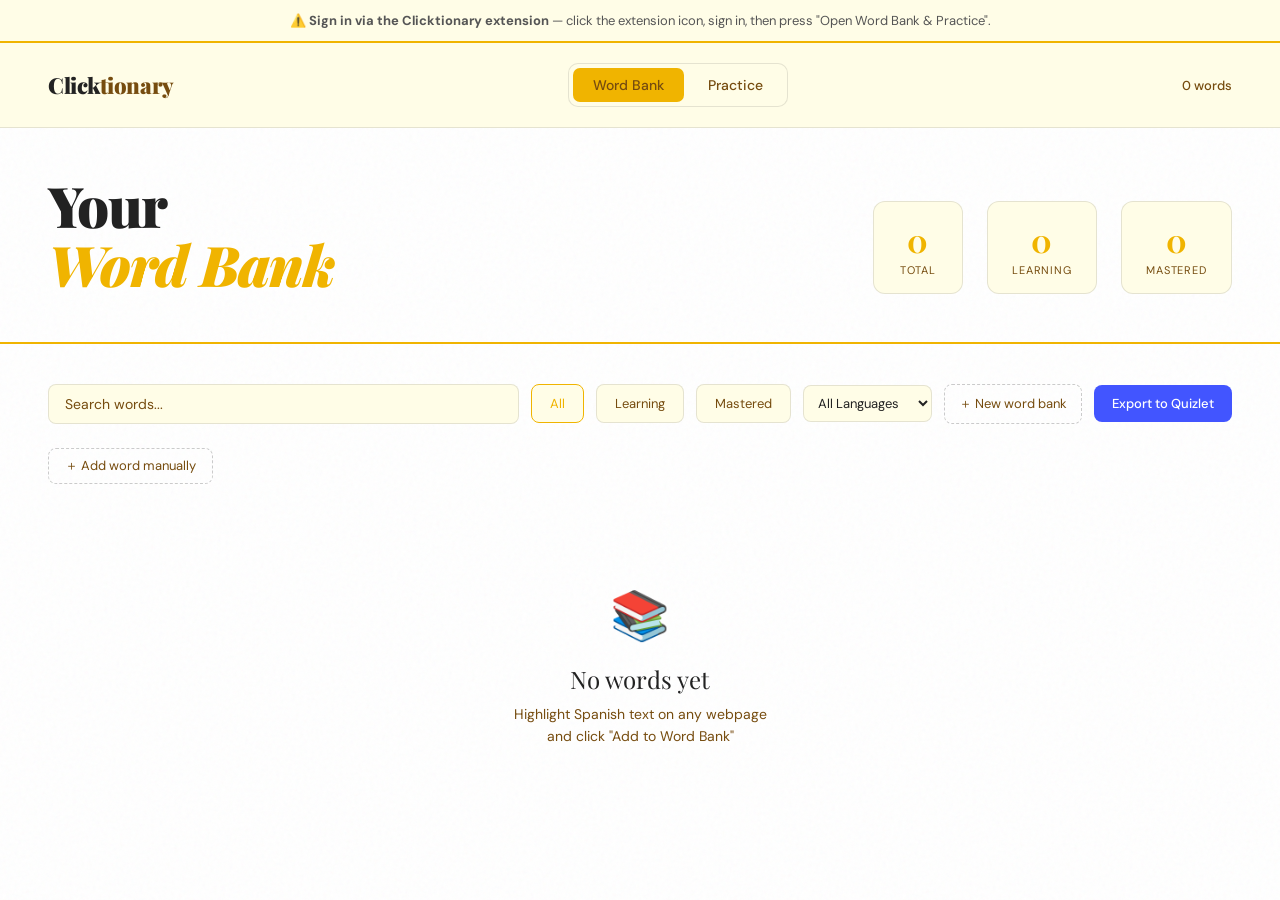
==== commit a49b3d88: "Match Export Set to Quizlet button color to Q button (#4255ff) Co-Authored-By: Claude Sonnet 4.6 <no" ====
--- a/index.html
+++ b/index.html
@@ -203,7 +203,7 @@
       padding: 10px 18px;
       border-radius: 8px;
       border: none;
-      background: #3b82f6;
+      background: #4255ff;
       color: #ffffff;
       font-family: 'DM Sans', sans-serif;
       font-size: 13px;
@@ -213,7 +213,7 @@
       margin-left: auto;
       white-space: nowrap;
     }
-    .export-btn:hover { background: #2563eb; }
+    .export-btn:hover { background: #3547e0; }
     .export-btn.copied { background: #16a34a; cursor: default; }
     .export-btn:disabled { opacity: 0.7; cursor: default; }
 
